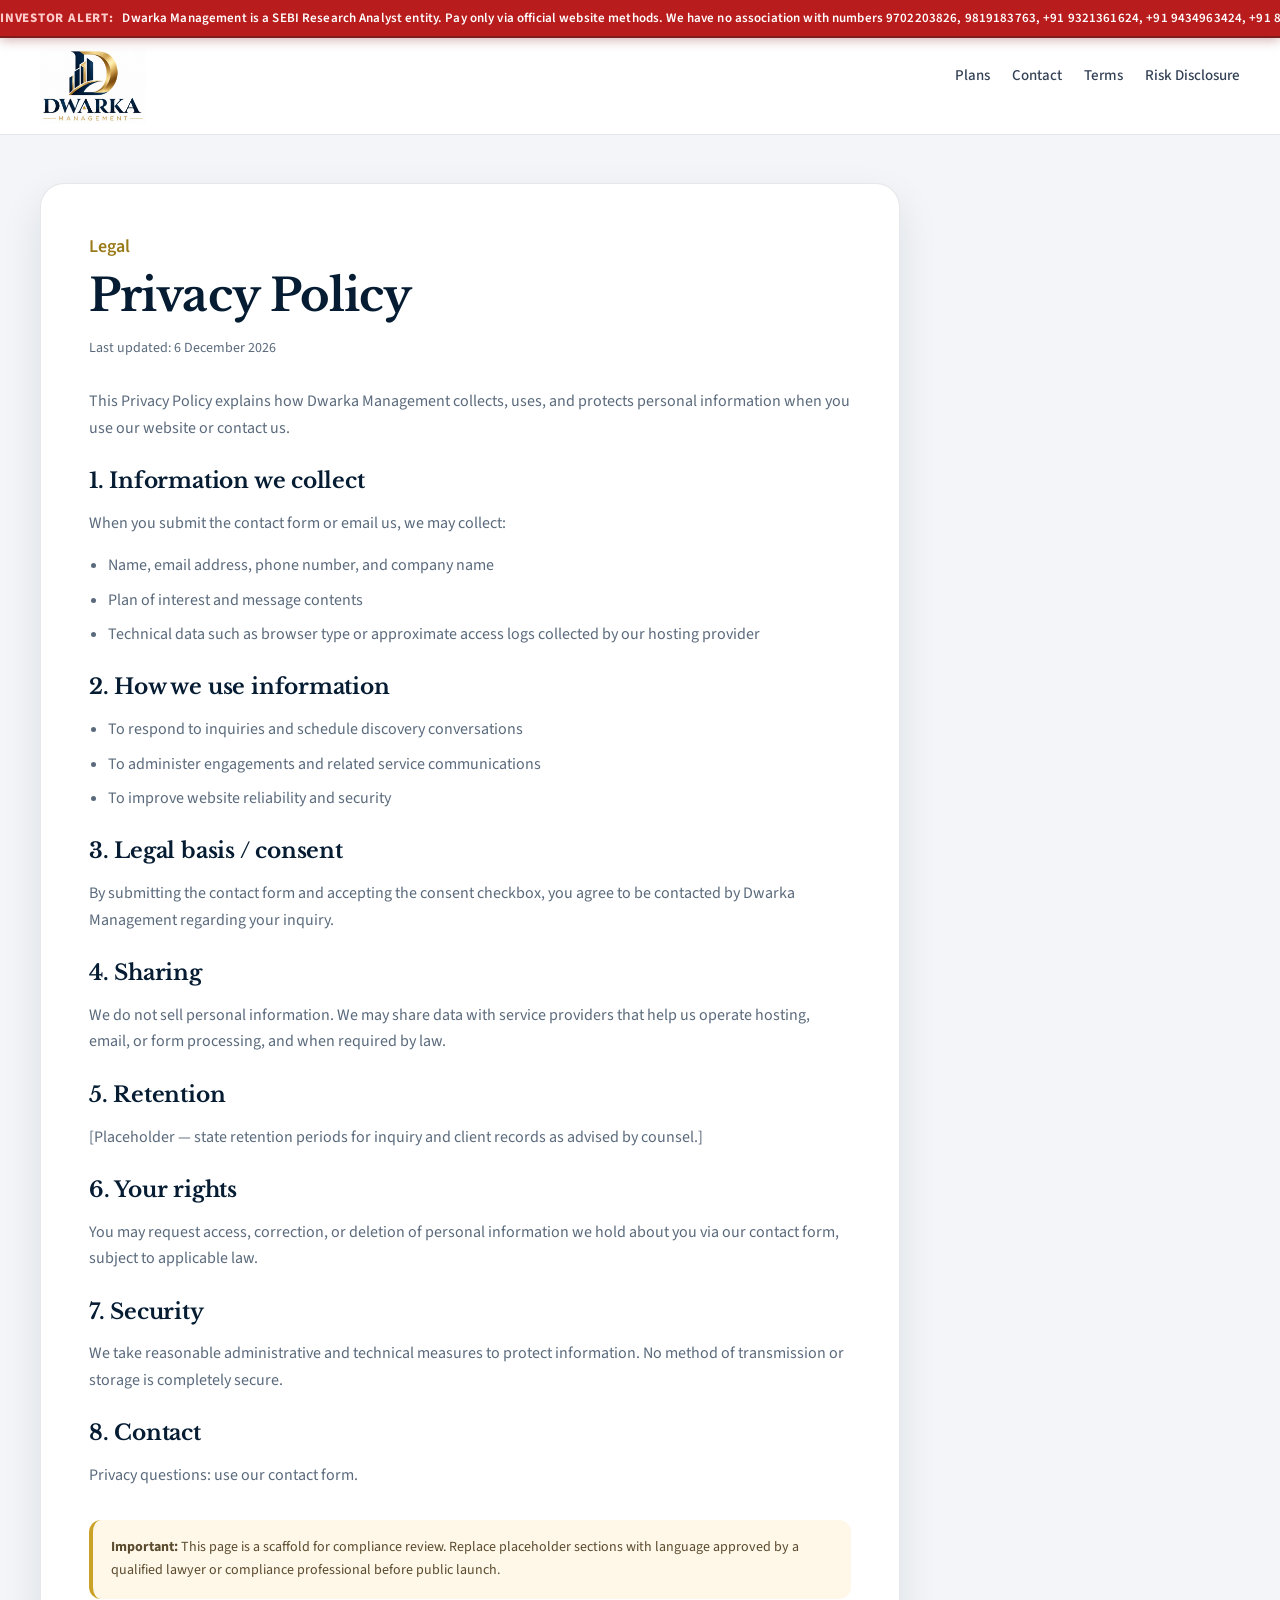
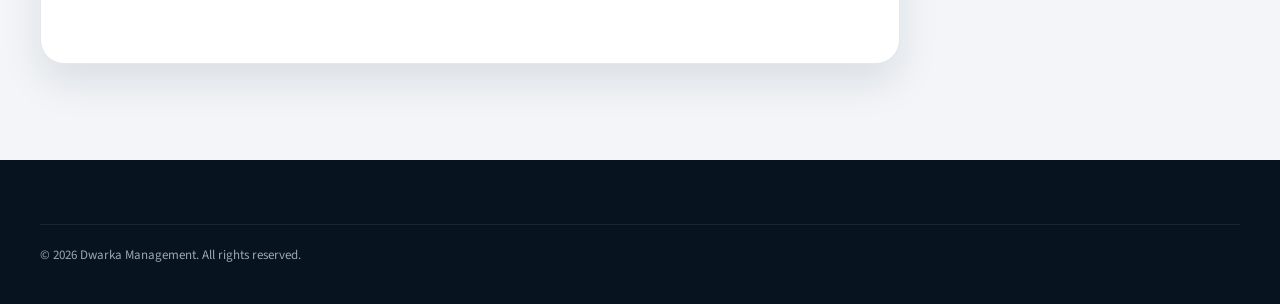
==== public/privacy.html @ 148c7769 "Initial commit" ====
<!doctype html>
<html lang="en">
<head>
  <meta charset="utf-8">
  <meta name="viewport" content="width=device-width, initial-scale=1">
  <meta name="description" content="Privacy Policy for Dwarka Management.">
  <title>Privacy Policy | Dwarka Management</title>
  <meta property="og:title" content="Privacy Policy | Dwarka Management">
  <meta property="og:description" content="How Dwarka Management collects and uses personal information.">
  <meta property="og:image" content="https://dwarka.web.app/assets/logo.png">
  <link rel="icon" type="image/png" href="assets/favicon.png">
  <link rel="preconnect" href="https://fonts.googleapis.com">
  <link rel="preconnect" href="https://fonts.gstatic.com" crossorigin>
  <link href="https://fonts.googleapis.com/css2?family=Libre+Baskerville:wght@400;700&family=Source+Sans+3:wght@400;500;600;700&display=swap" rel="stylesheet">
  <link rel="stylesheet" href="style.css">
</head>
<body>

  <div class="disclosure-ticker" role="region" aria-label="Important disclosure">
    <div class="disclosure-ticker-track">
      <p class="disclosure-ticker-text">
        <strong>Investor Alert:</strong>
        Dwarka Management is a SEBI Research Analyst entity. Pay only via official website methods. We have no association with numbers 9702203826, 9819183763, +91 9321361624, +91 9434963424, +91 8760876635, +91 9553793592, +91 9916049300, +91 8390984206. Unauthorized payments are invalid.
        <span class="ticker-sep">•</span>
        <strong>Important Disclosure:</strong>
        Investment in securities markets is subject to market risk. Dwarka Management does not offer guaranteed profit or fixed-return services. Please read our Risk Disclosure, Terms &amp; Conditions, Privacy Policy, and Refund Policy.
      </p>
      <p class="disclosure-ticker-text" aria-hidden="true">
        <strong>Investor Alert:</strong>
        Dwarka Management is a SEBI Research Analyst entity. Pay only via official website methods. We have no association with numbers 9702203826, 9819183763, +91 9321361624, +91 9434963424, +91 8760876635, +91 9553793592, +91 9916049300, +91 8390984206. Unauthorized payments are invalid.
        <span class="ticker-sep">•</span>
        <strong>Important Disclosure:</strong>
        Investment in securities markets is subject to market risk. Dwarka Management does not offer guaranteed profit or fixed-return services. Please read our Risk Disclosure, Terms &amp; Conditions, Privacy Policy, and Refund Policy.
      </p>
    </div>
  </div>

  <header class="site-header">
    <div class="container header-inner">
      <a class="brand" href="/" aria-label="Dwarka Management home">
        <img src="assets/logo.png" alt="Dwarka Management logo" width="256" height="256">
        <span class="brand-name">Dwarka Management</span>
      </a>
      <nav class="nav-links" id="navLinks">
        <a href="/#pricing">Plans</a>
        <a href="/#contact">Contact</a>
        <a href="/terms">Terms</a>
        <a href="/risk-disclosure">Risk Disclosure</a>
      </nav>
    </div>
  </header>

  <main class="legal-page">
    <div class="container">
      <article class="legal-card">
        <p class="subtitle">Legal</p>
        <h1>Privacy Policy</h1>
        <p class="legal-meta">Last updated: <span class="doc-date"></span></p>

        <p>This Privacy Policy explains how Dwarka Management collects, uses, and protects personal information when you use our website or contact us.</p>

        <h2>1. Information we collect</h2>
        <p>When you submit the contact form or email us, we may collect:</p>
        <ul>
          <li>Name, email address, phone number, and company name</li>
          <li>Plan of interest and message contents</li>
          <li>Technical data such as browser type or approximate access logs collected by our hosting provider</li>
        </ul>

        <h2>2. How we use information</h2>
        <ul>
          <li>To respond to inquiries and schedule discovery conversations</li>
          <li>To administer engagements and related service communications</li>
          <li>To improve website reliability and security</li>
        </ul>

        <h2>3. Legal basis / consent</h2>
        <p>By submitting the contact form and accepting the consent checkbox, you agree to be contacted by Dwarka Management regarding your inquiry.</p>

        <h2>4. Sharing</h2>
        <p>We do not sell personal information. We may share data with service providers that help us operate hosting, email, or form processing, and when required by law.</p>

        <h2>5. Retention</h2>
        <p>[Placeholder — state retention periods for inquiry and client records as advised by counsel.]</p>

        <h2>6. Your rights</h2>
        <p>You may request access, correction, or deletion of personal information we hold about you via our <a href="/#contact">contact form</a>, subject to applicable law.</p>

        <h2>7. Security</h2>
        <p>We take reasonable administrative and technical measures to protect information. No method of transmission or storage is completely secure.</p>

        <h2>8. Contact</h2>
        <p>Privacy questions: use our <a href="/#contact">contact form</a>.</p>

        <p class="legal-note"><strong>Important:</strong> This page is a scaffold for compliance review. Replace placeholder sections with language approved by a qualified lawyer or compliance professional before public launch.</p>
      </article>
    </div>
  </main>

  <footer class="site-footer">
    <div class="container footer-bottom">
      <p>© <span id="year"></span> Dwarka Management. All rights reserved.</p>
    </div>
  </footer>
  <script>
    document.getElementById("year").textContent = new Date().getFullYear();
    document.querySelectorAll(".doc-date").forEach((el) => {
      el.textContent = new Date().toLocaleDateString("en-IN", { year: "numeric", month: "long", day: "numeric" });
    });
  </script>
</body>
</html>
---- public/style.css ----
:root {
  --bg: #ffffff;
  --bg-soft: #f3f5f8;
  --bg-mute: #e8ecf1;
  --text: #0a1628;
  --muted: #5a6a7c;
  --navy: #051c33;
  --accent: #c9a227;
  --accent-2: #d4af37;
  --accent-dark: #9a7b1a;
  --gold: #c9a227;
  --gold-soft: #f7f1df;
  --line: rgba(5, 28, 51, 0.1);
  --shadow: 0 18px 40px rgba(5, 28, 51, 0.1);
  --radius: 20px;
  --container: 1200px;
  --font: "Source Sans 3", sans-serif;
  --display: "Libre Baskerville", Georgia, serif;
  --num: "Source Sans 3", sans-serif;
  --brand-name: #051c33;
  --brand-name-on-dark: #ffffff;
  --ticker-height: 38px;
}

@media (prefers-color-scheme: dark) {
  :root {
    --brand-name: var(--navy);
  }
}

* { box-sizing: border-box; }
html { scroll-behavior: smooth; }
body {
  margin: 0;
  font-family: var(--font);
  color: var(--text);
  background: var(--bg);
  line-height: 1.65;
}
img { max-width: 100%; display: block; }
a { color: inherit; text-decoration: none; }
h1, h2, h3, h4 { color: var(--navy); line-height: 1.15; margin: 0 0 16px; font-weight: 700; font-family: var(--display); }
h1 { font-size: clamp(2.4rem, 5.2vw, 4rem); letter-spacing: -0.02em; }
h2 { font-size: clamp(2rem, 4vw, 3.2rem); letter-spacing: -0.01em; }
h3 { font-size: 1.45rem; }
p { margin: 0 0 16px; color: var(--muted); }
.container { width: min(100% - 2.4rem, var(--container)); margin-inline: auto; }

.btn {
  display: inline-flex;
  align-items: center;
  justify-content: center;
  gap: 10px;
  padding: 14px 28px;
  border-radius: 999px;
  border: 1px solid var(--accent);
  background: var(--accent);
  color: var(--navy);
  font: 600 16px var(--font);
  cursor: pointer;
  transition: .2s ease;
}
.btn:hover { background: var(--accent-2); transform: translateY(-2px); box-shadow: 0 12px 28px rgba(201,162,39,.35); }
.btn-lg { padding: 16px 34px; font-size: 18px; }
.btn-sm { padding: 10px 18px; font-size: 14px; }
.btn-outline {
  background: transparent;
  color: var(--navy);
  border-color: rgba(5,28,51,.18);
}
.btn-outline:hover { border-color: var(--gold); color: var(--accent-dark); box-shadow: none; }
.btn-light { background: #fff; border-color: #fff; color: var(--navy); }
.btn .arrow { font-size: 1.1em; }
.btn:disabled { opacity: .65; cursor: wait; transform: none; box-shadow: none; }

.subtitle {
  color: var(--accent-dark);
  font-size: 18px;
  font-weight: 600;
  margin: 0 0 12px;
}
.accent-uline {
  color: var(--accent-dark);
  text-decoration: underline;
  text-decoration-thickness: 4px;
  text-underline-offset: 10px;
  text-decoration-color: var(--accent);
}
.text-link { color: var(--accent-dark); font-weight: 600; }
.text-link:hover { color: var(--navy); }
.section { padding: 110px 0; }
.section-head { max-width: 760px; margin-bottom: 52px; }
.section-head.center { margin-inline: auto; text-align: center; }
.section-head p { font-size: 1.08rem; }

/* Top disclosure ticker */
.disclosure-ticker {
  position: sticky;
  top: 0;
  z-index: 50;
  display: flex;
  align-items: center;
  height: var(--ticker-height);
  overflow: hidden;
  background: #b91c1c;
  color: #fff;
  border-bottom: 2px solid #7f1d1d;
  box-shadow: 0 2px 12px rgba(127, 29, 29, 0.35);
}
.disclosure-ticker-track {
  display: flex;
  align-items: center;
  width: max-content;
  animation: tickerScroll 45s linear infinite;
}
.disclosure-ticker-text {
  flex: 0 0 auto;
  margin: 0;
  padding: 0 4rem 0 0;
  white-space: nowrap;
  font-size: 13px;
  font-weight: 600;
  letter-spacing: 0.01em;
  color: #fff;
  line-height: 1.4;
}
.disclosure-ticker-text strong {
  color: #fecaca;
  font-weight: 800;
  text-transform: uppercase;
  letter-spacing: 0.06em;
  margin-right: 0.35rem;
}
.ticker-sep {
  display: inline-block;
  margin: 0 1.25rem;
  opacity: 0.7;
}
@keyframes tickerScroll {
  from { transform: translateX(0); }
  to { transform: translateX(-50%); }
}
@media (prefers-reduced-motion: reduce) {
  .disclosure-ticker-track { animation: none; }
  .disclosure-ticker {
    overflow-x: auto;
  }
  .disclosure-ticker-text[aria-hidden="true"] { display: none; }
  .disclosure-ticker-text {
    white-space: normal;
    padding: 10px 16px;
  }
}

/* Header / brand */
.site-header {
  position: sticky;
  top: var(--ticker-height);
  z-index: 40;
  background: rgba(255,255,255,.94);
  backdrop-filter: blur(12px);
  border-bottom: 1px solid var(--line);
}
.header-inner {
  min-height: 96px;
  display: flex;
  align-items: center;
  justify-content: space-between;
  gap: 20px;
}
.brand {
  display: flex;
  align-items: center;
  gap: 10px;
  flex-shrink: 0;
}
.brand img {
  height: 76px;
  width: auto;
  max-width: none;
  flex-shrink: 0;
  display: block;
  object-fit: contain;
}
.brand-name {
  position: absolute;
  width: 1px;
  height: 1px;
  padding: 0;
  margin: -1px;
  overflow: hidden;
  clip: rect(0, 0, 0, 0);
  white-space: nowrap;
  border: 0;
}
.brand-footer { margin-bottom: 18px; }
.brand-footer img {
  height: 96px;
  width: auto;
  max-width: none;
  background: #fff;
  border-radius: 14px;
  padding: 10px 14px;
  box-shadow: 0 8px 24px rgba(5, 28, 51, 0.18);
}
.nav-links { display: flex; align-items: center; gap: 22px; flex-wrap: wrap; justify-content: flex-end; }
.nav-links a { font-size: 15px; font-weight: 500; color: #334155; }
.nav-links a:hover { color: var(--accent-dark); }
.menu-toggle {
  display: none;
  width: 44px; height: 44px;
  border: 1px solid var(--line);
  border-radius: 12px;
  background: #fff;
  padding: 11px;
  flex-direction: column;
  justify-content: space-between;
  cursor: pointer;
}
.menu-toggle span { display: block; height: 2px; background: var(--navy); }

/* Hero */
.hero {
  position: relative;
  overflow: hidden;
  padding: 70px 0 40px;
  background:
    radial-gradient(circle at 88% 12%, rgba(201,162,39,.16), transparent 28%),
    linear-gradient(180deg, #ffffff 0%, #f4f6f9 100%);
}
.float-shape { position: absolute; pointer-events: none; opacity: .85; }
.shape-a { width: 54px; top: 90px; left: 6%; animation: floatY 4.5s ease-in-out infinite; }
.shape-b { width: 70px; right: 8%; top: 140px; animation: floatY 6s ease-in-out infinite reverse; }
.hero-grid {
  display: grid;
  grid-template-columns: 1.05fr .95fr;
  gap: 40px;
  align-items: center;
  position: relative;
  z-index: 1;
}
.chip-row { display: flex; align-items: center; gap: 12px; margin-bottom: 18px; }
.chip {
  display: inline-flex;
  padding: 8px 16px;
  border-radius: 999px;
  background: var(--gold-soft);
  color: var(--accent-dark);
  font-weight: 600;
  font-size: 14px;
}
.chip-star { width: 28px; animation: spin 12s linear infinite; }
.hero .lead { font-size: 1.15rem; max-width: 560px; font-weight: 500; color: #4b5b6c; }
.hero .btn { margin-top: 10px; }

.hero-visual { display: flex; justify-content: center; }
.hero-frame {
  position: relative;
  width: min(100%, 460px);
}
.hero-frame > img:first-child {
  width: 100%;
  height: 560px;
  object-fit: cover;
  border-radius: 32px 32px 120px 32px;
  box-shadow: var(--shadow);
}
.floating-card {
  position: absolute;
  left: -28px;
  bottom: 48px;
  display: flex;
  align-items: center;
  gap: 12px;
  padding: 14px 16px;
  background: #fff;
  border-radius: 16px;
  box-shadow: 0 18px 40px rgba(15,35,60,.14);
  border: 1px solid var(--line);
  animation: floatY 5s ease-in-out infinite;
}
.floating-card img { width: 56px; height: 56px; object-fit: contain; }
.floating-card strong { display: block; font-size: 14px; color: var(--navy); font-family: var(--display); }
.floating-card span { font-size: 12px; color: var(--muted); }
.orbit-shape {
  position: absolute;
  right: -18px;
  top: 40px;
  width: 56px;
  animation: floatY 4s ease-in-out infinite;
}

.stats-row {
  margin-top: 70px;
  display: grid;
  grid-template-columns: repeat(4, 1fr);
  gap: 18px;
  padding: 18px 8px 8px;
}
.stat, .giant-stat {
  text-align: center;
  padding: 10px;
}
.stat-label {
  display: block;
  color: #000;
  font-size: 18px;
  font-weight: 400;
  margin-bottom: 6px;
}
.stat-number {
  font-family: var(--num);
  font-size: clamp(64px, 9vw, 125px);
  font-weight: 600;
  line-height: .95;
  color: var(--navy);
  letter-spacing: -0.04em;
}
.stat-number .suffix {
  font-size: .55em;
  margin-left: 2px;
  color: var(--accent-dark);
}

/* Who we are */
.who-we-are {
  background:
    linear-gradient(180deg, #f4f6f9 0%, #ffffff 100%);
}
.who-grid {
  display: grid;
  grid-template-columns: .9fr 1.1fr;
  gap: 36px;
  align-items: start;
}
.who-grid .section-head { margin-bottom: 0; }
.who-body {
  font-size: 1.15rem;
  color: #334155;
  margin: 0;
  max-width: 640px;
}

/* Why */
.why { background: var(--bg); }
.why-grid {
  display: grid;
  grid-template-columns: 1fr 1fr;
  gap: 28px;
}
.why-card {
  background: #fff;
  border: 1px solid var(--line);
  border-radius: 28px;
  overflow: hidden;
  box-shadow: var(--shadow);
  transition: transform .25s ease;
}
.why-card:hover { transform: translateY(-8px); }
.why-media img {
  width: 100%;
  height: 260px;
  object-fit: cover;
}
.why-body { padding: 28px; }

/* Services */
.services { background: var(--bg-soft); }
.services-grid {
  display: grid;
  grid-template-columns: repeat(3, 1fr);
  gap: 22px;
}
.service-card {
  background: #fff;
  border: 1px solid var(--line);
  border-radius: var(--radius);
  padding: 32px 28px;
  box-shadow: var(--shadow);
  transition: .25s ease;
}
.service-card:hover {
  transform: translateY(-8px);
  border-color: rgba(201,162,39,.45);
}
.svc-icon {
  width: 58px;
  height: 58px;
  border-radius: 16px;
  display: grid;
  place-items: center;
  margin-bottom: 18px;
  background: var(--gold-soft);
  color: var(--accent-dark);
  font-weight: 700;
  font-size: 18px;
}
.service-card p { margin: 0; }

/* Our Edge */
.our-edge { background: #fff; }
.edge-grid {
  display: grid;
  grid-template-columns: repeat(3, 1fr);
  gap: 22px;
}
.edge-card {
  padding: 32px 28px;
  border-top: 3px solid var(--accent);
  background: var(--bg-soft);
  border-radius: 0 0 var(--radius) var(--radius);
}
.edge-card p { margin: 0; }

/* Platform */
.platform { background: #fff; }
.platform-grid {
  display: grid;
  grid-template-columns: 1fr 1fr;
  gap: 48px;
  align-items: center;
}
.check-list {
  list-style: none;
  margin: 24px 0 30px;
  padding: 0;
  display: grid;
  gap: 14px;
}
.check-list li {
  position: relative;
  padding-left: 34px;
  color: var(--navy);
  font-weight: 500;
  font-size: 17px;
}
.check-list li::before {
  content: "✓";
  position: absolute;
  left: 0;
  top: 0;
  width: 24px;
  height: 24px;
  border-radius: 50%;
  background: var(--accent);
  color: var(--navy);
  font-size: 13px;
  font-weight: 700;
  display: grid;
  place-items: center;
}
.platform-media { position: relative; }
.platform-media > img {
  width: 100%;
  height: 460px;
  object-fit: cover;
  border-radius: 28px;
  box-shadow: var(--shadow);
}
.platform-badge {
  position: absolute;
  left: 20px;
  bottom: 20px;
  background: #fff;
  border-radius: 16px;
  padding: 16px 18px;
  box-shadow: var(--shadow);
}
.platform-badge strong { display: block; color: var(--navy); }
.platform-badge span { color: var(--muted); font-size: 14px; }

/* Trust */
.trust { background: var(--bg-soft); }
.trust-grid {
  display: grid;
  grid-template-columns: .9fr 1.1fr;
  gap: 36px;
  align-items: start;
}
.trust-stats {
  display: grid;
  grid-template-columns: 1fr 1fr;
  gap: 16px;
}
.giant-stat {
  background: #fff;
  border-radius: var(--radius);
  border: 1px solid var(--line);
  box-shadow: var(--shadow);
  padding: 24px 12px 18px;
}
.feature-panel {
  grid-column: 1 / -1;
  background: #fff;
  border: 1px solid var(--line);
  border-radius: var(--radius);
  box-shadow: var(--shadow);
  padding: 28px;
}
.feature-panel ul {
  margin: 16px 0 0;
  padding: 0;
  list-style: none;
  display: grid;
  grid-template-columns: 1fr 1fr;
  gap: 12px 18px;
}
.feature-panel li {
  position: relative;
  padding-left: 22px;
  color: var(--navy);
  font-weight: 500;
}
.feature-panel li::before {
  content: "•";
  position: absolute;
  left: 6px;
  color: var(--accent-dark);
}

/* Process */
.process { background: #fff; }
.process-steps {
  list-style: none;
  margin: 0;
  padding: 0;
  display: grid;
  grid-template-columns: repeat(4, 1fr);
  gap: 22px;
  counter-reset: none;
}
.process-steps li {
  background: var(--bg-soft);
  border: 1px solid var(--line);
  border-radius: var(--radius);
  padding: 28px 24px;
}
.step-num {
  display: inline-block;
  font-family: var(--num);
  font-weight: 700;
  font-size: 14px;
  color: var(--accent-dark);
  margin-bottom: 14px;
  letter-spacing: .08em;
}
.process-steps p { margin: 0; }

/* Pricing */
.pricing { background: var(--bg-soft); }
.pricing-grid {
  display: grid;
  grid-template-columns: repeat(3, 1fr);
  gap: 22px;
}
.price-card {
  position: relative;
  background: #fff;
  border: 1px solid var(--line);
  border-radius: 24px;
  box-shadow: var(--shadow);
  padding: 34px 28px;
  display: flex;
  flex-direction: column;
}
.price-card.featured {
  background: linear-gradient(180deg, var(--gold-soft), #ffffff 42%);
  border-color: rgba(201,162,39,.55);
  transform: translateY(-10px);
}
.badge {
  position: absolute;
  top: 16px;
  right: 16px;
  background: var(--accent);
  color: var(--navy);
  font-size: 12px;
  font-weight: 700;
  padding: 6px 12px;
  border-radius: 999px;
}
.price-tag {
  font-size: 15px;
  font-weight: 600;
  color: var(--accent-dark);
  letter-spacing: .04em;
  text-transform: uppercase;
  margin: 4px 0 8px;
}
.price-amount {
  font-family: var(--num);
  font-size: clamp(2rem, 3.4vw, 2.6rem);
  font-weight: 700;
  color: var(--navy);
  line-height: 1.1;
  margin: 0 0 12px;
}
.price-period {
  font-family: var(--font);
  font-size: .42em;
  font-weight: 500;
  color: var(--muted);
  vertical-align: middle;
}
.price-desc { color: var(--navy); font-weight: 600; margin-bottom: 14px; }
.price-card ul {
  list-style: none;
  margin: 0 0 28px;
  padding: 0;
  display: grid;
  gap: 12px;
  flex: 1;
}
.price-card li {
  position: relative;
  padding-left: 26px;
  color: #334155;
}
.price-card li::before {
  content: "✓";
  position: absolute;
  left: 0;
  color: var(--accent-dark);
  font-weight: 700;
}
.pricing-disclaimer {
  margin: 28px auto 0;
  max-width: 820px;
  text-align: center;
  font-size: 14px;
  color: #6b7a8a;
}

/* Testimonials */
.testimonials { background: #fff; }
.testimonial-track {
  display: grid;
  grid-template-columns: repeat(3, 1fr);
  gap: 20px;
}
.testimonial-card {
  background: var(--bg-soft);
  border: 1px solid var(--line);
  border-radius: 22px;
  box-shadow: var(--shadow);
  padding: 28px;
}
.testimonial-card p {
  color: #334155;
  font-size: 1.08rem;
  margin-bottom: 22px;
}
.person strong { display: block; color: var(--navy); }
.person span { color: var(--muted); font-size: 14px; }

/* FAQ */
.faq { background: var(--bg-soft); }
.faq-grid {
  display: grid;
  grid-template-columns: .85fr 1.15fr;
  gap: 40px;
}
.accordion details {
  background: #fff;
  border: 1px solid var(--line);
  border-radius: 16px;
  padding: 4px 20px;
  margin-bottom: 12px;
}
.accordion summary {
  cursor: pointer;
  list-style: none;
  padding: 18px 0;
  font-weight: 600;
  color: var(--navy);
  font-size: 17px;
}
.accordion summary::-webkit-details-marker { display: none; }
.accordion summary::after {
  content: "+";
  float: right;
  color: var(--accent-dark);
  font-size: 1.3rem;
}
.accordion details[open] summary::after { content: "–"; }
.accordion details p {
  margin: 0;
  padding: 0 0 18px;
  border-top: 1px solid var(--line);
  padding-top: 14px;
}

/* CTA + contact */
.cta-banner {
  padding: 80px 0;
  background:
    radial-gradient(circle at 20% 30%, rgba(201,162,39,.25), transparent 35%),
    linear-gradient(120deg, #051c33, #0a2a4a);
}
.cta-inner {
  display: flex;
  align-items: center;
  justify-content: space-between;
  gap: 24px;
}
.cta-inner h2 { color: #fff; margin-bottom: 8px; }
.cta-inner p { color: #c9d4df; margin: 0; }
.contact { background: #fff; }
.contact-info { max-width: 720px; }
.contact-info .btn { margin-bottom: 18px; }
.email {
  display: inline-block;
  margin-top: 8px;
  color: var(--accent-dark);
  font-weight: 700;
  border-bottom: 2px solid var(--accent);
  padding-bottom: 4px;
}
.contact-details {
  list-style: none;
  margin: 24px 0 0;
  padding: 0;
  display: grid;
  gap: 16px;
}
.contact-details li {
  display: grid;
  gap: 4px;
}
.contact-details strong {
  color: var(--navy);
  font-size: 14px;
  letter-spacing: .04em;
  text-transform: uppercase;
}
.contact-details span { color: var(--muted); }
.payment-notice {
  margin-top: 28px;
  padding: 20px 22px;
  background: #fff8e8;
  border: 1px solid rgba(199, 163, 91, .45);
  border-left: 4px solid var(--gold);
  border-radius: 14px;
}
.payment-notice h3 {
  margin: 0 0 10px;
  font-size: 1rem;
  color: var(--navy);
}
.payment-notice p { margin: 0; font-size: 14px; color: #5a4a2e; }
.payment-notice a {
  color: var(--accent-dark);
  font-weight: 600;
  text-decoration: underline;
}

/* Contact modal */
.contact-modal[hidden] { display: none !important; }
.contact-modal {
  position: fixed;
  inset: 0;
  z-index: 100;
  display: grid;
  place-items: center;
  padding: 24px 16px;
}
.contact-modal-backdrop {
  position: absolute;
  inset: 0;
  background: rgba(7, 19, 31, 0.62);
  backdrop-filter: blur(4px);
}
.contact-modal-dialog {
  position: relative;
  z-index: 1;
  width: min(100%, 520px);
  max-height: min(92vh, 820px);
  overflow: auto;
  background: #fff;
  border-radius: 22px;
  box-shadow: 0 28px 64px rgba(7, 19, 31, 0.28);
  padding: 28px 24px 24px;
}
.contact-modal-header {
  margin-bottom: 18px;
  padding-right: 28px;
}
.contact-modal-header h2 { margin-bottom: 8px; font-size: clamp(1.5rem, 3vw, 1.9rem); }
.contact-modal-header p:last-child { margin: 0; }
.contact-modal-close {
  position: absolute;
  top: 12px;
  right: 14px;
  width: 40px;
  height: 40px;
  border: none;
  border-radius: 50%;
  background: var(--bg-soft);
  color: var(--navy);
  font-size: 28px;
  line-height: 1;
  cursor: pointer;
}
.contact-modal-close:hover { background: #e8eef5; }
body.modal-open { overflow: hidden; }
.footer-contact-btn {
  display: block;
  margin: 4px 0 10px;
  padding: 0;
  border: none;
  background: none;
  color: var(--accent);
  font: 600 14px var(--font);
  cursor: pointer;
  text-align: left;
}
.footer-contact-btn:hover { text-decoration: underline; }

.contact-form {
  display: grid;
  gap: 14px;
  background: var(--bg-soft);
  border: 1px solid var(--line);
  border-radius: 18px;
  padding: 20px;
}
.contact-form label {
  display: grid;
  gap: 8px;
  font-size: 13px;
  letter-spacing: .04em;
  text-transform: uppercase;
  font-weight: 600;
  color: var(--muted);
}
.contact-form input,
.contact-form textarea,
.contact-form select {
  width: 100%;
  border: 1px solid var(--line);
  background: #fff;
  color: var(--navy);
  border-radius: 12px;
  padding: 12px 14px;
  font: 500 15px var(--font);
  outline: none;
  text-transform: none;
  letter-spacing: normal;
}
.contact-form input:focus,
.contact-form textarea:focus,
.contact-form select:focus {
  border-color: var(--accent-dark);
}
.consent-label {
  grid-template-columns: 20px 1fr !important;
  align-items: start;
  gap: 12px !important;
  text-transform: none !important;
  letter-spacing: normal !important;
  font-size: 14px !important;
  font-weight: 500 !important;
  color: #334155 !important;
  cursor: pointer;
}
.consent-label input {
  width: 18px;
  height: 18px;
  margin-top: 2px;
  accent-color: var(--accent-dark);
}
.consent-label a {
  color: var(--accent-dark);
  text-decoration: underline;
}
.contact-form .btn { justify-self: start; }
.form-status {
  margin: 0;
  padding: 12px 14px;
  border-radius: 12px;
  font-size: 14px;
  font-weight: 600;
}
.form-status.success {
  background: var(--gold-soft);
  color: var(--accent-dark);
  border: 1px solid rgba(201,162,39,.45);
}
.form-status.error {
  background: #fff1f1;
  color: #9b1c1c;
  border: 1px solid rgba(185, 28, 28, .25);
}

/* Disclosure */
.disclosure {
  background: var(--navy);
  padding: 72px 0;
}
.disclosure h2 {
  color: #fff;
  margin-bottom: 18px;
}
.disclosure > .container > p {
  color: #b7c2ce;
  max-width: 920px;
  margin-bottom: 0;
}
.disclosure a {
  color: var(--accent);
  text-decoration: underline;
}
.disclosure .payment-notice {
  margin-top: 28px;
  max-width: 920px;
}

/* Footer */
.site-footer {
  background: #07131f;
  padding: 64px 0 28px;
  color: #b7c2ce;
}
.footer-grid {
  display: grid;
  grid-template-columns: 1.5fr 1fr 1fr 1fr;
  gap: 28px;
  margin-bottom: 34px;
}
.footer-grid p { color: #9aa7b5; }
.footer-hours { font-size: 14px; margin-top: 8px; }
.footer-grid h4 {
  color: var(--accent);
  font-size: 15px;
  letter-spacing: .06em;
  text-transform: uppercase;
  margin-bottom: 14px;
}
.footer-grid a {
  display: block;
  color: #9aa7b5;
  margin-bottom: 10px;
}
.footer-grid a:hover { color: var(--accent); }
.footer-bottom {
  border-top: 1px solid rgba(255,255,255,.08);
  padding-top: 20px;
}
.footer-bottom p { margin: 0 0 10px; font-size: 13px; color: #9aa7b5; }
.risk { max-width: 920px; color: #7d8996 !important; font-size: 12px !important; }

/* Legal pages */
.legal-page { padding: 48px 0 96px; background: var(--bg-soft); min-height: 70vh; }
.legal-card {
  background: #fff;
  border: 1px solid var(--line);
  border-radius: 24px;
  box-shadow: var(--shadow);
  padding: clamp(28px, 4vw, 48px);
  max-width: 860px;
}
.legal-card .subtitle { margin-bottom: 8px; }
.legal-card h1 { font-size: clamp(2rem, 4vw, 2.8rem); }
.legal-meta { font-size: 14px; color: var(--muted); margin-bottom: 28px; }
.legal-card h2 { font-size: 1.35rem; margin-top: 28px; }
.legal-card ul { color: var(--muted); padding-left: 1.2rem; }
.legal-card li { margin-bottom: 8px; }
.legal-note {
  margin-top: 32px;
  padding: 16px 18px;
  background: #fff8e8;
  border-left: 4px solid var(--gold);
  border-radius: 12px;
  font-size: 14px;
  color: #5a4a2e;
}

@keyframes floatY {
  0%, 100% { transform: translateY(0); }
  50% { transform: translateY(-12px); }
}
@keyframes spin {
  to { transform: rotate(360deg); }
}

@media (max-width: 1100px) {
  .nav-links { gap: 16px; }
  .nav-links a { font-size: 14px; }
}

@media (max-width: 980px) {
  .hero-grid,
  .why-grid,
  .platform-grid,
  .trust-grid,
  .faq-grid,
  .contact-grid,
  .pricing-grid,
  .testimonial-track,
  .services-grid,
  .stats-row,
  .footer-grid,
  .trust-stats,
  .edge-grid,
  .process-steps,
  .who-grid {
    grid-template-columns: 1fr 1fr;
  }
  .price-card.featured { transform: none; }
  .hero-frame > img:first-child { height: 460px; }
  .cta-inner { flex-direction: column; align-items: flex-start; }
  .process-steps { grid-template-columns: 1fr 1fr; }
}

@media (max-width: 800px) {
  .menu-toggle { display: flex; }
  .nav-links {
    display: none;
    position: absolute;
    inset: 88px 0 auto 0;
    background: #fff;
    border-bottom: 1px solid var(--line);
    flex-direction: column;
    align-items: stretch;
    gap: 14px;
    padding: 18px 20px 24px;
  }
  .disclosure-ticker-text { font-size: 12px; }
  .disclosure-ticker-track { animation-duration: 55s; }
  .nav-links.open { display: flex; }
  .nav-links .btn { width: fit-content; }
  .hero-grid,
  .why-grid,
  .platform-grid,
  .trust-grid,
  .faq-grid,
  .contact-grid,
  .pricing-grid,
  .testimonial-track,
  .services-grid,
  .stats-row,
  .footer-grid,
  .trust-stats,
  .feature-panel ul,
  .edge-grid,
  .process-steps,
  .who-grid {
    grid-template-columns: 1fr;
  }
  .section { padding: 72px 0; }
  .brand img { height: 52px; }
  .brand-footer img { height: 56px; }
  .stat-number { font-size: clamp(56px, 18vw, 84px); }
  .hero-frame > img:first-child { height: 420px; }
  .floating-card { left: 12px; }
}


/* Phone OTP verification */
.otp-send-button {
  justify-self: start;
  margin-top: -4px;
}

.otp-section {
  display: grid;
  gap: 12px;
  padding: 14px;
  border: 1px solid var(--line);
  border-radius: 14px;
  background: #fff;
}

.otp-section[hidden] {
  display: none !important;
}

.otp-section .btn {
  justify-self: start;
}

.otp-verification-status {
  margin: 0;
  font-size: 13px;
  font-weight: 600;
}

.otp-verification-status.success {
  color: var(--accent-dark);
}

.otp-verification-status.error {
  color: #9b1c1c;
}

#recaptcha-container {
  min-height: 0;
}

/* ===== Mobile-first refinements ===== */
html { scroll-behavior: smooth; }
body { overflow-x: hidden; }
img, svg, video { max-width: 100%; height: auto; }
button, a, input, select, textarea { -webkit-tap-highlight-color: transparent; }
button, .btn, .nav-links a { min-height: 44px; }

.menu-toggle { display: none; }

@media (max-width: 900px) {
  .container { width: min(100% - 36px, 720px); }
  .header-inner { min-height: 76px; }
  .brand-name { font-size: 18px; }
  .nav-links { gap: 18px; }
  .hero { padding-top: 64px; }
  .hero h1 { font-size: clamp(38px, 7vw, 64px); line-height: 1.04; }
  .stats-row { grid-template-columns: repeat(2, minmax(0, 1fr)); gap: 14px; }
  .stat { min-width: 0; padding: 22px 16px; }
  .stat-number { font-size: clamp(34px, 6vw, 54px); }
  .who-grid, .about-grid, .contact-grid { grid-template-columns: 1fr; }
  .service-grid, .pricing-grid, .process-grid { grid-template-columns: repeat(2, minmax(0, 1fr)); }
  .footer-grid { grid-template-columns: repeat(2, minmax(0, 1fr)); gap: 30px; }
}

@media (max-width: 640px) {
  .container { width: min(100% - 28px, 520px); }
  .site-header { position: sticky; top: 0; z-index: 1000; }
  .header-inner { min-height: 68px; }
  .brand img { height: 48px; width: auto; }
  .menu-toggle { display: inline-flex; flex-direction: column; justify-content: center; gap: 5px; width: 44px; height: 44px; padding: 10px; border: 1px solid var(--line, #ddd); border-radius: 10px; background: transparent; cursor: pointer; }
  .menu-toggle span { display: block; width: 100%; height: 2px; background: currentColor; border-radius: 2px; }
  .nav-links { position: absolute; top: 100%; left: 14px; right: 14px; display: none; flex-direction: column; align-items: stretch; gap: 4px; padding: 14px; border: 1px solid var(--line, #ddd); border-radius: 16px; background: var(--surface, #fff); box-shadow: 0 18px 50px rgba(0,0,0,.12); }
  .nav-links.is-open { display: flex; }
  .nav-links a { display: flex; align-items: center; justify-content: center; width: 100%; padding: 12px; border-radius: 10px; }
  .hero { padding: 46px 0 32px; text-align: center; }
  .hero h1 { font-size: clamp(34px, 11vw, 52px); }
  .hero p { font-size: 16px; }
  .hero .actions, .hero-actions { flex-direction: column; align-items: stretch; width: 100%; }
  .hero .btn, .hero-actions .btn { width: 100%; }
  .stats-row, .service-grid, .pricing-grid, .process-grid, .footer-grid { grid-template-columns: 1fr; }
  .stats-row { gap: 10px; }
  .stat { display: flex; align-items: center; justify-content: space-between; gap: 14px; text-align: left; padding: 18px; }
  .stat-label { max-width: 60%; font-size: 11px; }
  .stat-number { font-size: 38px; white-space: nowrap; }
  .section { padding: 58px 0; }
  .section-head h2, .who-we-are h2 { font-size: clamp(30px, 8vw, 42px); }
  .card, .service-card, .pricing-card, .feature-panel { padding: 22px; }
  .contact-modal { padding: 12px; }
  .contact-modal-content { width: 100%; max-height: calc(100dvh - 24px); overflow-y: auto; border-radius: 18px; }
  .contact-modal-header, .contact-modal-body { padding: 22px; }
  .contact-form { gap: 14px; }
  .contact-form input, .contact-form select, .contact-form textarea { width: 100%; min-height: 48px; font-size: 16px; }
  .contact-form textarea { min-height: 120px; }
  .contact-form .btn, .contact-form button[type="submit"] { width: 100%; }
  .footer-bottom { gap: 14px; text-align: center; }
  .risk { font-size: 11px; line-height: 1.6; }
}

@media (prefers-reduced-motion: reduce) {
  *, *::before, *::after { animation-duration: .01ms !important; animation-iteration-count: 1 !important; scroll-behavior: auto !important; transition-duration: .01ms !important; }
}


/* Principles section: replaces decorative counters with meaningful content */
.principles-grid {
  margin-top: 64px;
  display: grid;
  grid-template-columns: repeat(4, minmax(0, 1fr));
  gap: 1px;
  border-top: 1px solid var(--line, #dfe5e1);
  border-bottom: 1px solid var(--line, #dfe5e1);
}
.principle-card {
  min-width: 0;
  padding: 28px 22px 30px;
  background: rgba(255,255,255,.72);
}
.principle-card + .principle-card {
  border-left: 1px solid var(--line, #dfe5e1);
}
.principle-icon {
  display: inline-flex;
  align-items: center;
  justify-content: center;
  width: 42px;
  height: 42px;
  margin-bottom: 22px;
  border: 1px solid var(--line, #dfe5e1);
  border-radius: 50%;
  color: var(--navy);
  font-size: 12px;
  letter-spacing: .08em;
}
.principle-card h3, .trust-principle h3 {
  margin: 0 0 10px;
  font-size: 20px;
  line-height: 1.15;
}
.principle-card p, .trust-principle p {
  margin: 0;
  color: var(--muted, #65716b);
  font-size: 14px;
  line-height: 1.7;
}
.trust-principle {
  padding: 10px 0 24px;
}
.trust-principle + .trust-principle {
  border-top: 1px solid var(--line, #dfe5e1);
  padding-top: 24px;
}
@media (max-width: 900px) {
  .principles-grid { grid-template-columns: repeat(2, minmax(0, 1fr)); }
  .principle-card:nth-child(3) { border-left: 0; border-top: 1px solid var(--line, #dfe5e1); }
  .principle-card:nth-child(4) { border-top: 1px solid var(--line, #dfe5e1); }
}
@media (max-width: 640px) {
  .principles-grid { grid-template-columns: 1fr; margin-top: 38px; }
  .principle-card, .principle-card + .principle-card, .principle-card:nth-child(3), .principle-card:nth-child(4) {
    border-left: 0;
    border-top: 1px solid var(--line, #dfe5e1);
    padding: 22px 18px;
  }
  .principle-card:first-child { border-top: 0; }
  .principle-icon { margin-bottom: 14px; }
  .principle-card h3, .trust-principle h3 { font-size: 18px; }
}

/* Investor Alert — prominent, responsive safety notice */
.investor-alert {
  padding: clamp(48px, 7vw, 96px) 0;
  background: #fff8e8;
}

.investor-alert-box {
  position: relative;
  max-width: 980px;
  margin: 0 auto;
  padding: clamp(24px, 4vw, 48px);
  border: 1px solid #e5b95f;
  border-left: 6px solid #b77900;
  border-radius: 16px;
  background: #fffdf7;
  box-shadow: 0 12px 34px rgba(105, 75, 15, .10);
}

.investor-alert-eyebrow {
  display: inline-flex;
  align-items: center;
  gap: 8px;
  margin: 0 0 16px;
  color: #8a5700;
  font-size: 12px;
  font-weight: 800;
  letter-spacing: .14em;
  text-transform: uppercase;
}

.investor-alert-eyebrow::before {
  content: "!";
  display: inline-flex;
  align-items: center;
  justify-content: center;
  width: 24px;
  height: 24px;
  border-radius: 50%;
  background: #b77900;
  color: #fff;
  font-size: 14px;
  font-weight: 900;
}

.investor-alert-box h2 {
  max-width: 760px;
  margin: 0 0 24px;
  color: #4e3500;
  font-size: clamp(25px, 3.2vw, 40px);
  line-height: 1.12;
  text-wrap: balance;
}

.investor-alert-body {
  color: #594b32;
  font-size: 15px;
  line-height: 1.8;
}

.investor-alert-body p { margin: 0 0 16px; }
.investor-alert-body strong { color: #3f2b00; }
.investor-alert-signoff {
  margin-top: 24px !important;
  margin-bottom: 0 !important;
  color: #4e3500;
  font-weight: 700;
}

@media (max-width: 640px) {
  .investor-alert { padding: 38px 0; }
  .investor-alert-box {
    padding: 22px 18px;
    border-left-width: 4px;
    border-radius: 12px;
  }
  .investor-alert-box h2 { font-size: 26px; line-height: 1.2; }
  .investor-alert-body { font-size: 14px; line-height: 1.7; }
}

/* Mobile navigation interaction fix */
@media (max-width: 800px) {
  .site-header { position: sticky; z-index: 1000; }
  .header-inner { position: relative; }
  .menu-toggle { position: relative; z-index: 1002; pointer-events: auto; }
  .nav-links {
    z-index: 1001;
    pointer-events: auto;
    max-height: calc(100dvh - 150px);
    overflow-y: auto;
    -webkit-overflow-scrolling: touch;
  }
  .nav-links.is-open { display: flex !important; }
  body.nav-open { overflow: hidden; }
}


/* Final mobile navigation override */
@media (max-width: 800px) {
  .site-header {
    position: sticky;
    top: 0;
    z-index: 2000;
  }

  .header-inner {
    position: relative;
  }

  .menu-toggle {
    display: inline-flex !important;
    position: relative;
    z-index: 2003;
    flex: 0 0 44px;
    align-items: center;
    justify-content: center;
    pointer-events: auto !important;
  }

  .nav-links {
    display: none !important;
    position: absolute !important;
    top: 100% !important;
    left: 0 !important;
    right: 0 !important;
    z-index: 2002 !important;
    flex-direction: column !important;
    align-items: stretch !important;
    gap: 4px !important;
    padding: 14px !important;
    max-height: calc(100dvh - 80px);
    overflow-y: auto;
    background: #fff !important;
    border: 1px solid var(--line) !important;
    border-radius: 0 0 16px 16px;
    box-shadow: 0 18px 50px rgba(0,0,0,.16);
    pointer-events: auto !important;
  }

  .nav-links.is-open {
    display: flex !important;
  }

  .nav-links a {
    display: flex;
    align-items: center;
    justify-content: center;
    width: 100%;
    min-height: 48px;
    padding: 12px;
  }

  body.nav-open {
    overflow: hidden;
  }
}
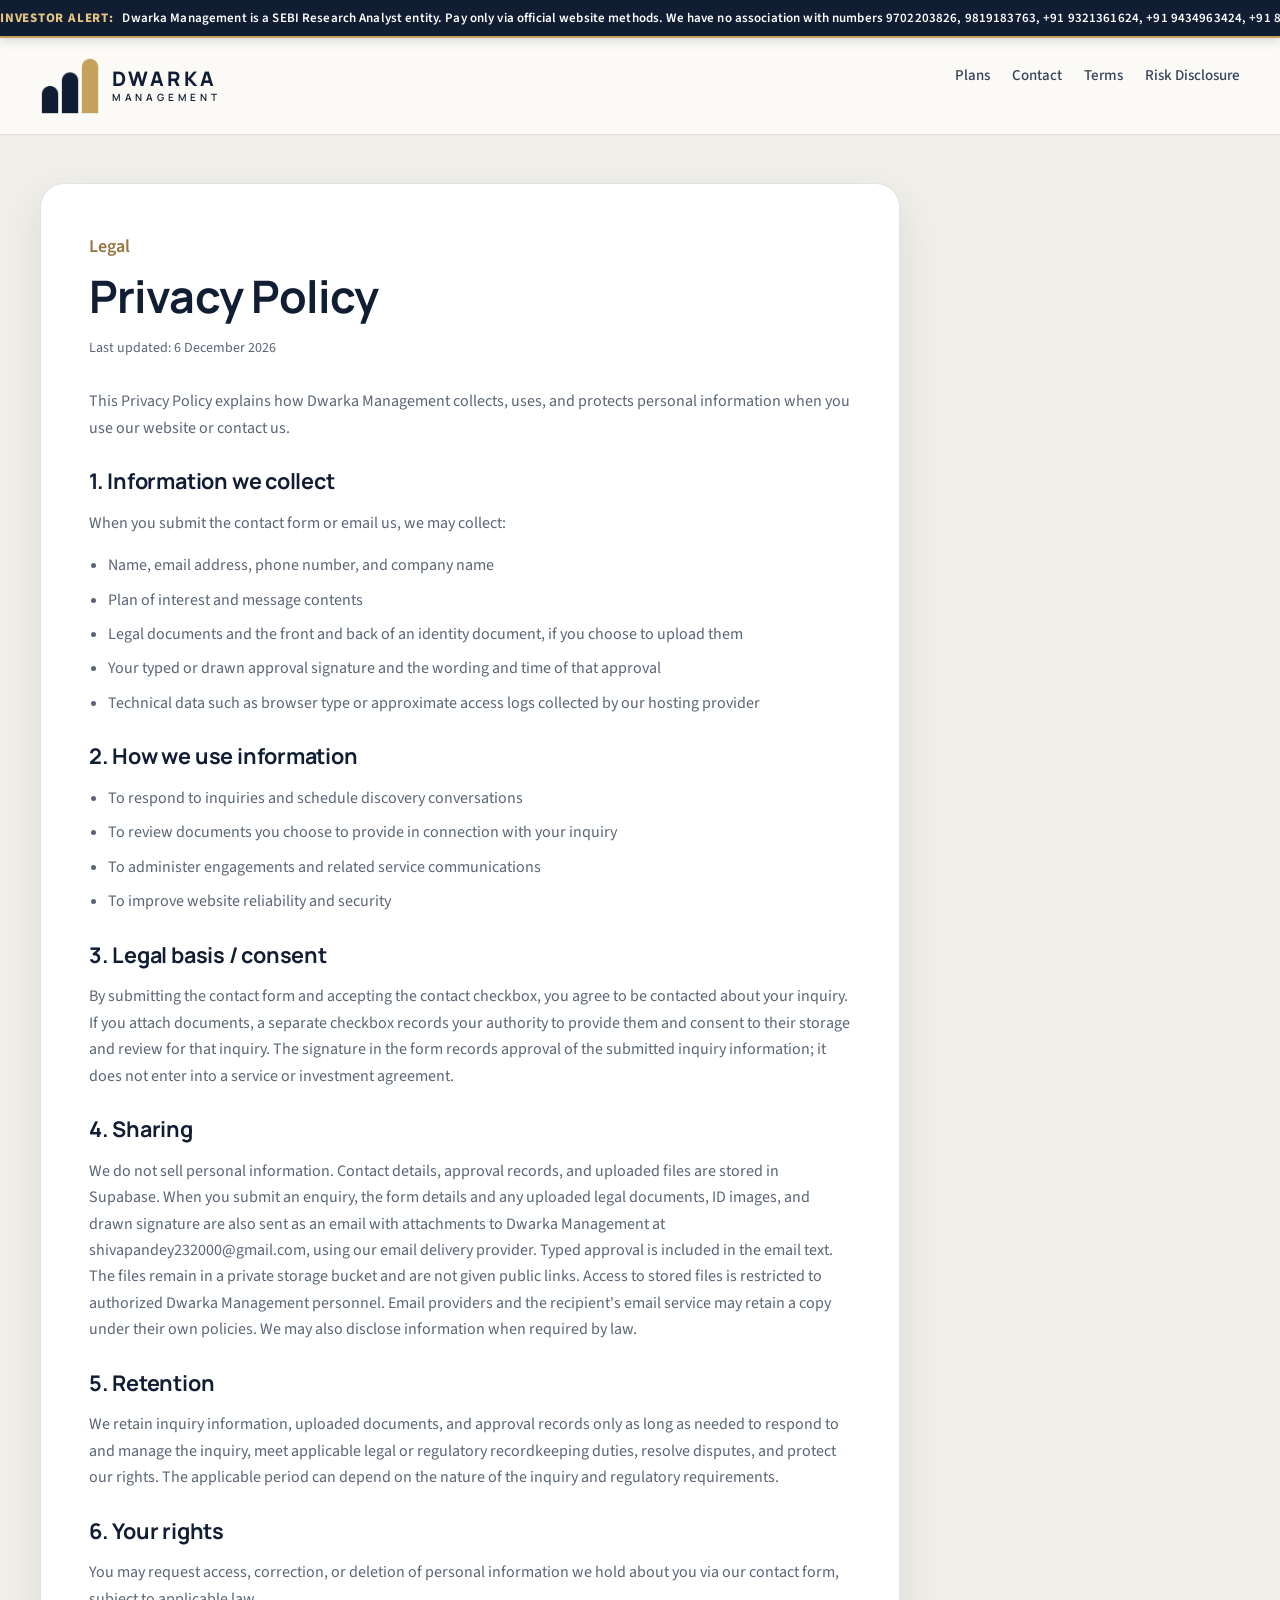
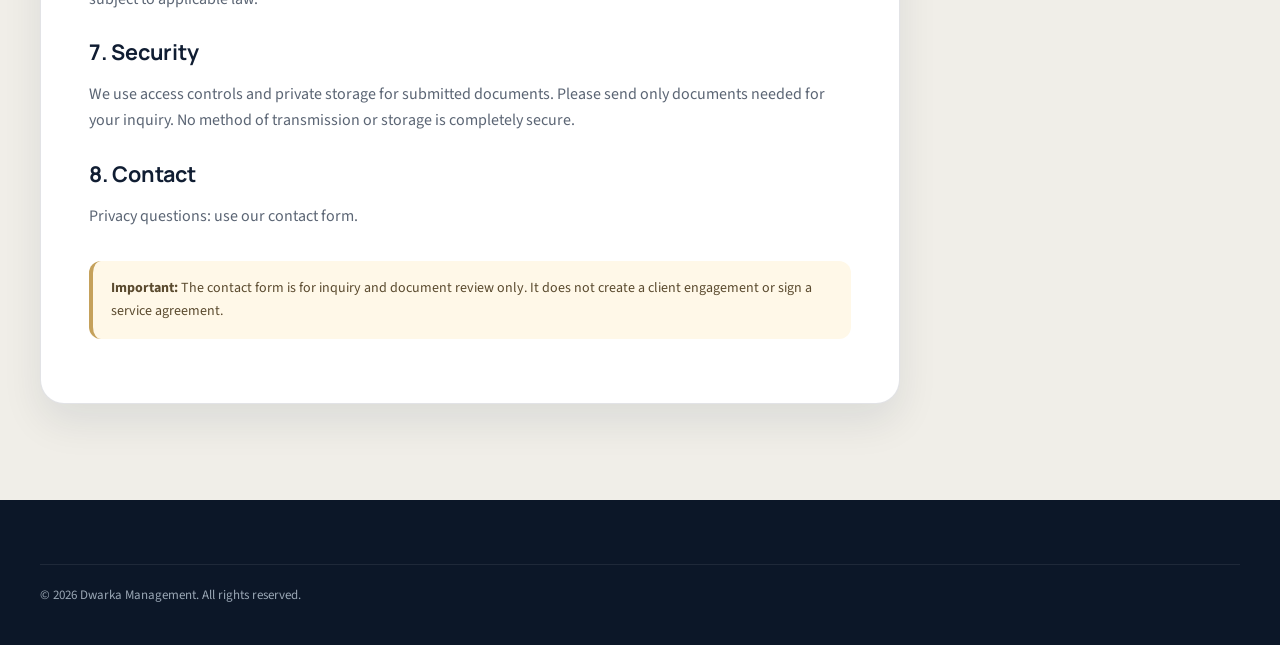
==== commit 915d5415: "Improve Dwarka site and enquiry form" ====
--- a/public/privacy.html
+++ b/public/privacy.html
@@ -7,12 +7,12 @@
   <title>Privacy Policy | Dwarka Management</title>
   <meta property="og:title" content="Privacy Policy | Dwarka Management">
   <meta property="og:description" content="How Dwarka Management collects and uses personal information.">
-  <meta property="og:image" content="https://dwarka.web.app/assets/logo.png">
+  <meta property="og:image" content="https://dwarka.web.app/assets/dwarka-brand-card.jpg">
   <link rel="icon" type="image/png" href="assets/favicon.png">
   <link rel="preconnect" href="https://fonts.googleapis.com">
   <link rel="preconnect" href="https://fonts.gstatic.com" crossorigin>
-  <link href="https://fonts.googleapis.com/css2?family=Libre+Baskerville:wght@400;700&family=Source+Sans+3:wght@400;500;600;700&display=swap" rel="stylesheet">
-  <link rel="stylesheet" href="style.css">
+  <link href="https://fonts.googleapis.com/css2?family=Manrope:wght@400;500;600;700;800&family=Source+Sans+3:wght@400;500;600;700&display=swap" rel="stylesheet">
+  <link rel="stylesheet" href="style.css?v=dwarka-brand">
 </head>
 <body>
 
@@ -38,14 +38,14 @@
   <header class="site-header">
     <div class="container header-inner">
       <a class="brand" href="/" aria-label="Dwarka Management home">
-        <img src="assets/logo.png" alt="Dwarka Management logo" width="256" height="256">
-        <span class="brand-name">Dwarka Management</span>
+        <img src="assets/dwarka-mark.png" alt="" width="80" height="80">
+        <span class="brand-wordmark" aria-hidden="true"><strong>DWARKA</strong><small>MANAGEMENT</small></span>
       </a>
       <nav class="nav-links" id="navLinks">
         <a href="/#pricing">Plans</a>
         <a href="/#contact">Contact</a>
-        <a href="/terms">Terms</a>
-        <a href="/risk-disclosure">Risk Disclosure</a>
+        <a href="/terms.html">Terms</a>
+        <a href="/risk-disclosure.html">Risk Disclosure</a>
       </nav>
     </div>
   </header>
@@ -64,35 +64,38 @@
         <ul>
           <li>Name, email address, phone number, and company name</li>
           <li>Plan of interest and message contents</li>
+          <li>Legal documents and the front and back of an identity document, if you choose to upload them</li>
+          <li>Your typed or drawn approval signature and the wording and time of that approval</li>
           <li>Technical data such as browser type or approximate access logs collected by our hosting provider</li>
         </ul>
 
         <h2>2. How we use information</h2>
         <ul>
           <li>To respond to inquiries and schedule discovery conversations</li>
+          <li>To review documents you choose to provide in connection with your inquiry</li>
           <li>To administer engagements and related service communications</li>
           <li>To improve website reliability and security</li>
         </ul>
 
         <h2>3. Legal basis / consent</h2>
-        <p>By submitting the contact form and accepting the consent checkbox, you agree to be contacted by Dwarka Management regarding your inquiry.</p>
+        <p>By submitting the contact form and accepting the contact checkbox, you agree to be contacted about your inquiry. If you attach documents, a separate checkbox records your authority to provide them and consent to their storage and review for that inquiry. The signature in the form records approval of the submitted inquiry information; it does not enter into a service or investment agreement.</p>
 
         <h2>4. Sharing</h2>
-        <p>We do not sell personal information. We may share data with service providers that help us operate hosting, email, or form processing, and when required by law.</p>
+        <p>We do not sell personal information. Contact details, approval records, and uploaded files are stored in Supabase. When you submit an enquiry, the form details and any uploaded legal documents, ID images, and drawn signature are also sent as an email with attachments to Dwarka Management at shivapandey232000@gmail.com, using our email delivery provider. Typed approval is included in the email text. The files remain in a private storage bucket and are not given public links. Access to stored files is restricted to authorized Dwarka Management personnel. Email providers and the recipient's email service may retain a copy under their own policies. We may also disclose information when required by law.</p>
 
         <h2>5. Retention</h2>
-        <p>[Placeholder — state retention periods for inquiry and client records as advised by counsel.]</p>
+        <p>We retain inquiry information, uploaded documents, and approval records only as long as needed to respond to and manage the inquiry, meet applicable legal or regulatory recordkeeping duties, resolve disputes, and protect our rights. The applicable period can depend on the nature of the inquiry and regulatory requirements.</p>
 
         <h2>6. Your rights</h2>
         <p>You may request access, correction, or deletion of personal information we hold about you via our <a href="/#contact">contact form</a>, subject to applicable law.</p>
 
         <h2>7. Security</h2>
-        <p>We take reasonable administrative and technical measures to protect information. No method of transmission or storage is completely secure.</p>
+        <p>We use access controls and private storage for submitted documents. Please send only documents needed for your inquiry. No method of transmission or storage is completely secure.</p>
 
         <h2>8. Contact</h2>
         <p>Privacy questions: use our <a href="/#contact">contact form</a>.</p>
 
-        <p class="legal-note"><strong>Important:</strong> This page is a scaffold for compliance review. Replace placeholder sections with language approved by a qualified lawyer or compliance professional before public launch.</p>
+        <p class="legal-note"><strong>Important:</strong> The contact form is for inquiry and document review only. It does not create a client engagement or sign a service agreement.</p>
       </article>
     </div>
   </main>
--- a/public/style.css
+++ b/public/style.css
@@ -1,23 +1,23 @@
 :root {
-  --bg: #ffffff;
-  --bg-soft: #f3f5f8;
-  --bg-mute: #e8ecf1;
-  --text: #0a1628;
-  --muted: #5a6a7c;
-  --navy: #051c33;
-  --accent: #c9a227;
-  --accent-2: #d4af37;
-  --accent-dark: #9a7b1a;
-  --gold: #c9a227;
-  --gold-soft: #f7f1df;
-  --line: rgba(5, 28, 51, 0.1);
-  --shadow: 0 18px 40px rgba(5, 28, 51, 0.1);
+  --bg: #fbfaf7;
+  --bg-soft: #f0eee8;
+  --bg-mute: #e6e1d6;
+  --text: #101d32;
+  --muted: #5b6574;
+  --navy: #101d32;
+  --accent: #c5a15b;
+  --accent-2: #d2b173;
+  --accent-dark: #967440;
+  --gold: #c5a15b;
+  --gold-soft: #f2ead8;
+  --line: rgba(16, 29, 50, 0.12);
+  --shadow: 0 18px 40px rgba(16, 29, 50, 0.09);
   --radius: 20px;
   --container: 1200px;
   --font: "Source Sans 3", sans-serif;
-  --display: "Libre Baskerville", Georgia, serif;
+  --display: "Manrope", sans-serif;
   --num: "Source Sans 3", sans-serif;
-  --brand-name: #051c33;
+  --brand-name: #101d32;
   --brand-name-on-dark: #ffffff;
   --ticker-height: 38px;
 }
@@ -102,10 +102,10 @@
   align-items: center;
   height: var(--ticker-height);
   overflow: hidden;
-  background: #b91c1c;
+  background: #101d32;
   color: #fff;
-  border-bottom: 2px solid #7f1d1d;
-  box-shadow: 0 2px 12px rgba(127, 29, 29, 0.35);
+  border-bottom: 2px solid #c5a15b;
+  box-shadow: 0 2px 12px rgba(16, 29, 50, 0.18);
 }
 .disclosure-ticker-track {
   display: flex;
@@ -125,7 +125,7 @@
   line-height: 1.4;
 }
 .disclosure-ticker-text strong {
-  color: #fecaca;
+  color: #e3c483;
   font-weight: 800;
   text-transform: uppercase;
   letter-spacing: 0.06em;
@@ -157,7 +157,7 @@
   position: sticky;
   top: var(--ticker-height);
   z-index: 40;
-  background: rgba(255,255,255,.94);
+  background: rgba(251,250,247,.96);
   backdrop-filter: blur(12px);
   border-bottom: 1px solid var(--line);
 }
@@ -171,16 +171,30 @@
 .brand {
   display: flex;
   align-items: center;
-  gap: 10px;
+  gap: 12px;
   flex-shrink: 0;
 }
 .brand img {
-  height: 76px;
+  height: 58px;
   width: auto;
   max-width: none;
   flex-shrink: 0;
   display: block;
   object-fit: contain;
+}
+.brand-wordmark {
+  display: grid;
+  gap: 2px;
+  color: var(--navy);
+  line-height: 1;
+}
+.brand-wordmark strong {
+  font: 800 20px/1 "Manrope", sans-serif;
+  letter-spacing: .16em;
+}
+.brand-wordmark small {
+  font: 600 10px/1.3 "Manrope", sans-serif;
+  letter-spacing: .38em;
 }
 .brand-name {
   position: absolute;
@@ -195,14 +209,11 @@
 }
 .brand-footer { margin-bottom: 18px; }
 .brand-footer img {
-  height: 96px;
+  height: 64px;
   width: auto;
   max-width: none;
-  background: #fff;
-  border-radius: 14px;
-  padding: 10px 14px;
-  box-shadow: 0 8px 24px rgba(5, 28, 51, 0.18);
-}
+}
+.brand-footer .brand-wordmark { color: #f0eee8; }
 .nav-links { display: flex; align-items: center; gap: 22px; flex-wrap: wrap; justify-content: flex-end; }
 .nav-links a { font-size: 15px; font-weight: 500; color: #334155; }
 .nav-links a:hover { color: var(--accent-dark); }
@@ -217,7 +228,6 @@
   justify-content: space-between;
   cursor: pointer;
 }
-.menu-toggle span { display: block; height: 2px; background: var(--navy); }
 
 /* Hero */
 .hero {
@@ -225,8 +235,8 @@
   overflow: hidden;
   padding: 70px 0 40px;
   background:
-    radial-gradient(circle at 88% 12%, rgba(201,162,39,.16), transparent 28%),
-    linear-gradient(180deg, #ffffff 0%, #f4f6f9 100%);
+    radial-gradient(circle at 88% 12%, rgba(197,161,91,.18), transparent 28%),
+    linear-gradient(180deg, #fbfaf7 0%, #f0eee8 100%);
 }
 .float-shape { position: absolute; pointer-events: none; opacity: .85; }
 .shape-a { width: 54px; top: 90px; left: 6%; animation: floatY 4.5s ease-in-out infinite; }
@@ -279,8 +289,8 @@
   border: 1px solid var(--line);
   animation: floatY 5s ease-in-out infinite;
 }
-.floating-card img { width: 56px; height: 56px; object-fit: contain; }
-.floating-card strong { display: block; font-size: 14px; color: var(--navy); font-family: var(--display); }
+.floating-card img { width: 44px; height: 44px; object-fit: contain; }
+.floating-card strong { display: block; font-size: 14px; color: var(--navy); font-family: var(--display); letter-spacing: .08em; }
 .floating-card span { font-size: 12px; color: var(--muted); }
 .orbit-shape {
   position: absolute;
@@ -325,7 +335,7 @@
 /* Who we are */
 .who-we-are {
   background:
-    linear-gradient(180deg, #f4f6f9 0%, #ffffff 100%);
+    linear-gradient(180deg, #f0eee8 0%, #fbfaf7 100%);
 }
 .who-grid {
   display: grid;
@@ -694,8 +704,8 @@
 .cta-banner {
   padding: 80px 0;
   background:
-    radial-gradient(circle at 20% 30%, rgba(201,162,39,.25), transparent 35%),
-    linear-gradient(120deg, #051c33, #0a2a4a);
+    radial-gradient(circle at 20% 30%, rgba(197,161,91,.23), transparent 35%),
+    linear-gradient(120deg, #101d32, #1a2d49);
 }
 .cta-inner {
   display: flex;
@@ -917,7 +927,7 @@
 
 /* Footer */
 .site-footer {
-  background: #07131f;
+  background: #0c1728;
   padding: 64px 0 28px;
   color: #b7c2ce;
 }
@@ -1013,22 +1023,8 @@
 }
 
 @media (max-width: 800px) {
-  .menu-toggle { display: flex; }
-  .nav-links {
-    display: none;
-    position: absolute;
-    inset: 88px 0 auto 0;
-    background: #fff;
-    border-bottom: 1px solid var(--line);
-    flex-direction: column;
-    align-items: stretch;
-    gap: 14px;
-    padding: 18px 20px 24px;
-  }
   .disclosure-ticker-text { font-size: 12px; }
   .disclosure-ticker-track { animation-duration: 55s; }
-  .nav-links.open { display: flex; }
-  .nav-links .btn { width: fit-content; }
   .hero-grid,
   .why-grid,
   .platform-grid,
@@ -1048,8 +1044,10 @@
     grid-template-columns: 1fr;
   }
   .section { padding: 72px 0; }
-  .brand img { height: 52px; }
-  .brand-footer img { height: 56px; }
+  .brand img { height: 48px; }
+  .brand-footer img { height: 52px; }
+  .brand-wordmark strong { font-size: 16px; }
+  .brand-wordmark small { font-size: 8px; }
   .stat-number { font-size: clamp(56px, 18vw, 84px); }
   .hero-frame > img:first-child { height: 420px; }
   .floating-card { left: 12px; }
@@ -1103,8 +1101,6 @@
 img, svg, video { max-width: 100%; height: auto; }
 button, a, input, select, textarea { -webkit-tap-highlight-color: transparent; }
 button, .btn, .nav-links a { min-height: 44px; }
-
-.menu-toggle { display: none; }
 
 @media (max-width: 900px) {
   .container { width: min(100% - 36px, 720px); }
@@ -1126,11 +1122,6 @@
   .site-header { position: sticky; top: 0; z-index: 1000; }
   .header-inner { min-height: 68px; }
   .brand img { height: 48px; width: auto; }
-  .menu-toggle { display: inline-flex; flex-direction: column; justify-content: center; gap: 5px; width: 44px; height: 44px; padding: 10px; border: 1px solid var(--line, #ddd); border-radius: 10px; background: transparent; cursor: pointer; }
-  .menu-toggle span { display: block; width: 100%; height: 2px; background: currentColor; border-radius: 2px; }
-  .nav-links { position: absolute; top: 100%; left: 14px; right: 14px; display: none; flex-direction: column; align-items: stretch; gap: 4px; padding: 14px; border: 1px solid var(--line, #ddd); border-radius: 16px; background: var(--surface, #fff); box-shadow: 0 18px 50px rgba(0,0,0,.12); }
-  .nav-links.is-open { display: flex; }
-  .nav-links a { display: flex; align-items: center; justify-content: center; width: 100%; padding: 12px; border-radius: 10px; }
   .hero { padding: 46px 0 32px; text-align: center; }
   .hero h1 { font-size: clamp(34px, 11vw, 52px); }
   .hero p { font-size: 16px; }
@@ -1144,13 +1135,6 @@
   .section { padding: 58px 0; }
   .section-head h2, .who-we-are h2 { font-size: clamp(30px, 8vw, 42px); }
   .card, .service-card, .pricing-card, .feature-panel { padding: 22px; }
-  .contact-modal { padding: 12px; }
-  .contact-modal-content { width: 100%; max-height: calc(100dvh - 24px); overflow-y: auto; border-radius: 18px; }
-  .contact-modal-header, .contact-modal-body { padding: 22px; }
-  .contact-form { gap: 14px; }
-  .contact-form input, .contact-form select, .contact-form textarea { width: 100%; min-height: 48px; font-size: 16px; }
-  .contact-form textarea { min-height: 120px; }
-  .contact-form .btn, .contact-form button[type="submit"] { width: 100%; }
   .footer-bottom { gap: 14px; text-align: center; }
   .risk { font-size: 11px; line-height: 1.6; }
 }
@@ -1304,79 +1288,438 @@
   .investor-alert-body { font-size: 14px; line-height: 1.7; }
 }
 
-/* Mobile navigation interaction fix */
-@media (max-width: 800px) {
-  .site-header { position: sticky; z-index: 1000; }
-  .header-inner { position: relative; }
-  .menu-toggle { position: relative; z-index: 1002; pointer-events: auto; }
-  .nav-links {
-    z-index: 1001;
-    pointer-events: auto;
-    max-height: calc(100dvh - 150px);
-    overflow-y: auto;
-    -webkit-overflow-scrolling: touch;
-  }
-  .nav-links.is-open { display: flex !important; }
-  body.nav-open { overflow: hidden; }
-}
-
-
-/* Final mobile navigation override */
+/* Mobile navigation and contact form */
 @media (max-width: 800px) {
   .site-header {
     position: sticky;
-    top: 0;
+    top: var(--ticker-height);
     z-index: 2000;
   }
 
-  .header-inner {
-    position: relative;
-  }
+  .header-inner { position: relative; }
 
   .menu-toggle {
-    display: inline-flex !important;
+    display: inline-flex;
+    flex: 0 0 48px;
+    width: 48px;
+    height: 48px;
+    align-items: center;
+    justify-content: center;
+    padding: 0;
+    border: 1px solid rgba(16, 29, 50, .18);
+    border-radius: 12px;
+    background: #fff;
+    color: var(--navy);
+    box-shadow: 0 3px 10px rgba(16, 29, 50, .07);
+    cursor: pointer;
     position: relative;
     z-index: 2003;
-    flex: 0 0 44px;
-    align-items: center;
-    justify-content: center;
-    pointer-events: auto !important;
   }
 
+  .menu-icon { display: block; width: 24px; height: 24px; }
+  .menu-icon path {
+    fill: none;
+    stroke: currentColor;
+    stroke-width: 2;
+    stroke-linecap: round;
+    transform-box: fill-box;
+    transform-origin: center;
+    transition: transform .18s ease, opacity .15s ease;
+  }
+  .menu-toggle[aria-expanded="true"] .menu-icon-top { transform: translateY(5px) rotate(45deg); }
+  .menu-toggle[aria-expanded="true"] .menu-icon-middle { opacity: 0; }
+  .menu-toggle[aria-expanded="true"] .menu-icon-bottom { transform: translateY(-5px) rotate(-45deg); }
+  .menu-toggle:focus-visible { outline: 3px solid rgba(197, 161, 91, .5); outline-offset: 2px; }
+
   .nav-links {
-    display: none !important;
-    position: absolute !important;
-    top: 100% !important;
-    left: 0 !important;
-    right: 0 !important;
-    z-index: 2002 !important;
-    flex-direction: column !important;
-    align-items: stretch !important;
-    gap: 4px !important;
-    padding: 14px !important;
-    max-height: calc(100dvh - 80px);
+    display: none;
+    position: absolute;
+    top: 100%;
+    left: 0;
+    right: 0;
+    z-index: 2002;
+    flex-direction: column;
+    align-items: stretch;
+    gap: 4px;
+    max-height: calc(100dvh - var(--ticker-height) - 76px);
     overflow-y: auto;
-    background: #fff !important;
-    border: 1px solid var(--line) !important;
-    border-radius: 0 0 16px 16px;
-    box-shadow: 0 18px 50px rgba(0,0,0,.16);
-    pointer-events: auto !important;
+    padding: 12px;
+    border: 1px solid var(--line);
+    border-radius: 0 0 14px 14px;
+    background: #fff;
+    box-shadow: 0 18px 40px rgba(16, 29, 50, .16);
   }
-
-  .nav-links.is-open {
-    display: flex !important;
-  }
-
+  .nav-links.is-open { display: flex; }
   .nav-links a {
     display: flex;
+    min-height: 48px;
     align-items: center;
-    justify-content: center;
-    width: 100%;
-    min-height: 48px;
-    padding: 12px;
+    justify-content: flex-start;
+    padding: 10px 14px;
+    border-radius: 8px;
+    color: #24334a;
+    font-size: 15px;
   }
-
-  body.nav-open {
-    overflow: hidden;
+  .nav-links a:hover { background: #f5f3ee; }
+  .nav-links .btn { justify-content: center; margin-top: 4px; }
+  body.nav-open { overflow: hidden; }
+}
+
+.contact-modal[hidden] { display: none !important; }
+.contact-modal {
+  position: fixed;
+  inset: 0;
+  z-index: 3000;
+  display: grid;
+  place-items: center;
+  padding: 16px;
+  overscroll-behavior: contain;
+}
+.contact-modal-backdrop {
+  position: absolute;
+  inset: 0;
+  background: rgba(8, 18, 33, .72);
+  backdrop-filter: blur(6px);
+}
+.contact-modal-dialog {
+  position: relative;
+  z-index: 1;
+  display: grid;
+  grid-template-columns: minmax(0, 1fr);
+  grid-template-rows: minmax(0, 1fr);
+  width: min(100%, 780px);
+  height: min(92dvh, 900px);
+  overflow: hidden;
+  border: 1px solid rgba(16, 29, 50, .1);
+  border-radius: 16px;
+  background: #fff;
+  box-shadow: 0 28px 80px rgba(5, 16, 31, .3);
+  animation: contactModalIn .2s ease-out both;
+}
+@keyframes contactModalIn {
+  from { opacity: 0; transform: translateY(8px); }
+  to { opacity: 1; transform: translateY(0); }
+}
+.contact-modal-content {
+  min-height: 0;
+  overflow-x: hidden;
+  overflow-y: auto;
+  overscroll-behavior: contain;
+  -webkit-overflow-scrolling: touch;
+  scrollbar-width: none;
+  padding: 32px 36px 30px;
+}
+.contact-modal-content::-webkit-scrollbar { display: none; }
+.contact-modal-header { margin: 0 0 24px; padding-right: 44px; }
+.contact-modal-header .modal-kicker {
+  margin: 0 0 8px;
+  color: #967440;
+  font-size: 11px;
+  font-weight: 750;
+  letter-spacing: .13em;
+}
+.contact-modal-header h2 {
+  margin: 0 0 7px;
+  color: var(--navy);
+  font-size: clamp(25px, 3vw, 32px);
+  line-height: 1.18;
+  letter-spacing: -.025em;
+}
+.contact-modal-header .modal-intro { margin: 0; color: #5e6877; font-size: 15px; line-height: 1.5; }
+.contact-modal-close {
+  position: absolute;
+  z-index: 2;
+  top: 18px;
+  right: 18px;
+  display: grid;
+  width: 40px;
+  height: 40px;
+  min-height: 40px;
+  place-items: center;
+  padding: 0;
+  border: 1px solid #dce0e5;
+  border-radius: 50%;
+  background: #fff;
+  color: #344258;
+  font-size: 24px;
+  line-height: 1;
+  cursor: pointer;
+}
+.contact-modal-close:hover { background: #f4f5f6; }
+.contact-modal-close:focus-visible { outline: 3px solid rgba(197, 161, 91, .5); outline-offset: 2px; }
+body.modal-open { overflow: hidden; }
+
+.contact-form { display: grid; gap: 20px; padding: 0; border: 0; background: transparent; }
+.contact-fields-grid { display: grid; grid-template-columns: repeat(2, minmax(0, 1fr)); gap: 16px 18px; }
+.contact-fields-grid > label,
+.contact-form .signature-heading > label,
+.contact-form .typed-signature-label {
+  display: grid;
+  min-width: 0;
+  gap: 7px;
+  margin: 0;
+  color: #2b394e;
+  font-size: 14px;
+  font-weight: 650;
+  letter-spacing: 0;
+  line-height: 1.35;
+  text-transform: none;
+}
+.field-label-line { display: flex; min-height: 19px; align-items: center; gap: 8px; }
+.field-meta { color: #727d8c; font-size: 12px; font-weight: 500; letter-spacing: 0; }
+.contact-form input:not([type="checkbox"]):not([type="file"]),
+.contact-form textarea {
+  display: block;
+  width: 100%;
+  min-width: 0;
+  min-height: 48px;
+  margin: 0;
+  padding: 11px 13px;
+  border: 1px solid #d4d9e0;
+  border-radius: 7px;
+  background: #fff;
+  color: var(--navy);
+  font: 400 16px/1.4 var(--font);
+  letter-spacing: normal;
+  text-transform: none;
+}
+.contact-form textarea { min-height: 104px; resize: vertical; }
+.contact-form input::placeholder,
+.contact-form textarea::placeholder { color: #7c8592; opacity: 1; }
+.contact-form input:focus,
+.contact-form textarea:focus { border-color: #aa8b4e; outline: 3px solid rgba(197, 161, 91, .18); }
+.contact-form .field-full { grid-column: 1 / -1; }
+
+.upload-fields {
+  min-width: 0;
+  margin: 0;
+  padding: 0 16px 16px;
+  border: 1px solid #dfe3e7;
+  border-radius: 10px;
+  background: #f8f9f9;
+}
+.upload-fields > summary {
+  display: flex;
+  min-height: 56px;
+  align-items: center;
+  gap: 10px;
+  padding: 0;
+  color: #28374d;
+  font-size: 14px;
+  font-weight: 700;
+  cursor: pointer;
+  list-style: none;
+}
+.upload-fields > summary::-webkit-details-marker { display: none; }
+.upload-fields > summary::after {
+  content: "";
+  width: 8px;
+  height: 8px;
+  flex: 0 0 8px;
+  margin-left: auto;
+  border-right: 1.7px solid #425067;
+  border-bottom: 1.7px solid #425067;
+  transform: translateY(-2px) rotate(45deg);
+  transition: transform .16s ease;
+}
+.upload-fields[open] > summary::after { transform: translateY(2px) rotate(225deg); }
+.upload-disclosure { margin: 0 0 12px; color: #667283; font-size: 13px; line-height: 1.45; }
+.contact-form .upload-field {
+  position: relative;
+  display: grid;
+  min-width: 0;
+  min-height: 88px;
+  grid-template-columns: minmax(0, 1fr) auto;
+  align-content: center;
+  align-items: center;
+  gap: 5px 12px;
+  margin: 0;
+  padding: 12px 14px;
+  border: 1px solid #d8dde3;
+  border-radius: 8px;
+  background: #fff;
+  color: #2b394e;
+  font-size: 14px;
+  font-weight: 600;
+  letter-spacing: 0;
+  line-height: 1.4;
+  text-transform: none;
+  cursor: pointer;
+  transition: border-color .15s ease, background-color .15s ease;
+}
+.contact-form .upload-field:hover { border-color: #b3975d; background: #fffefa; }
+.contact-form .upload-field:focus-within { outline: 3px solid rgba(197, 161, 91, .2); outline-offset: 2px; }
+.contact-form .upload-title { color: #2b394e; font-size: 14px; font-weight: 700; }
+.contact-form .upload-field small { grid-column: 1; margin: 0; color: #667283; font-size: 12px; font-weight: 450; }
+.contact-form .upload-field input[type="file"] {
+  position: absolute;
+  width: 1px;
+  height: 1px;
+  padding: 0;
+  overflow: hidden;
+  clip: rect(0, 0, 0, 0);
+  clip-path: inset(50%);
+  white-space: nowrap;
+  border: 0;
+  opacity: 0;
+}
+.file-picker-ui {
+  display: inline-flex;
+  min-height: 38px;
+  grid-column: 2;
+  grid-row: 1 / span 2;
+  align-items: center;
+  justify-content: center;
+  padding: 0 12px;
+  border: 1px solid #d4d9e0;
+  border-radius: 6px;
+  background: #fff;
+  color: #344258;
+  font-size: 13px;
+  font-weight: 600;
+  white-space: nowrap;
+}
+.file-list { grid-column: 1 / -1; max-width: 100%; color: #667283; font-size: 12px; font-weight: 450; line-height: 1.35; overflow-wrap: anywhere; }
+.id-upload-grid { display: grid; grid-template-columns: repeat(2, minmax(0, 1fr)); gap: 12px; margin-top: 12px; }
+.contact-form .document-consent-label[hidden] { display: none !important; }
+.contact-form .document-consent-label {
+  display: grid;
+  grid-template-columns: 18px minmax(0, 1fr);
+  align-items: start;
+  gap: 10px;
+  margin: -8px 0 0;
+  color: #465367;
+  font-size: 13px;
+  font-weight: 450;
+  line-height: 1.5;
+  text-transform: none;
+}
+.contact-form .document-consent-label input,
+.contact-form .consent-label input {
+  width: 17px;
+  height: 17px;
+  min-height: 17px;
+  margin: 2px 0 0;
+  padding: 0;
+  accent-color: #a9894c;
+}
+
+.approval-row {
+  display: grid;
+  grid-template-columns: repeat(2, minmax(0, 1fr));
+  gap: 24px;
+  align-items: start;
+  margin: 0;
+  padding: 18px;
+  border: 1px solid #dfe3e7;
+  border-radius: 10px;
+  background: #fbfbfa;
+}
+.approval-copy { display: grid; gap: 10px; min-width: 0; }
+.approval-copy h3 { margin: 0; color: #2b394e; font-size: 16px; line-height: 1.3; }
+.approval-copy > p { margin: 0; color: #5e6877; font-size: 14px; line-height: 1.55; }
+.contact-form .consent-label {
+  display: grid;
+  grid-template-columns: 18px minmax(0, 1fr);
+  align-items: start;
+  gap: 10px;
+  margin: 0;
+  color: #39475a;
+  font-size: 13px;
+  font-weight: 450;
+  letter-spacing: 0;
+  line-height: 1.5;
+  text-transform: none;
+}
+.contact-form .consent-label > span { display: block; margin: 0; }
+.contact-form .consent-label a { color: #26354a; text-decoration: underline; text-underline-offset: 2px; white-space: nowrap; }
+.signature-field { display: grid; min-width: 0; gap: 10px; }
+.signature-heading { display: flex; align-items: center; justify-content: space-between; gap: 12px; }
+.contact-form .signature-heading > label { display: flex; align-items: center; gap: 8px; }
+.contact-form .signature-heading .field-meta { font-size: 12px; font-weight: 500; }
+.contact-form .signature-clear {
+  min-height: 36px;
+  padding: 0 12px;
+  border: 1px solid #d4d9e0;
+  border-radius: 6px;
+  background: #fff;
+  color: #344258;
+  font-size: 13px;
+  cursor: pointer;
+}
+.contact-form .signature-clear:hover { background: #f4f5f6; }
+.signature-pad-wrap { position: relative; height: 76px; overflow: hidden; border: 1px solid #d4d9e0; border-radius: 7px; background: #fff; }
+.signature-pad-wrap canvas { display: block; width: 100%; height: 100%; touch-action: none; cursor: crosshair; }
+.signature-placeholder { position: absolute; inset: 0; display: grid; place-items: center; color: #788393; font-size: 13px; pointer-events: none; }
+.signature-placeholder[hidden] { display: none; }
+.contact-form .typed-signature-label { font-size: 13px; color: #465367; }
+.contact-form .typed-signature-label input { min-height: 46px; }
+.form-actions { display: flex; justify-content: flex-end; }
+.contact-form .btn {
+  display: inline-flex;
+  min-width: 190px;
+  min-height: 48px;
+  align-items: center;
+  justify-content: space-between;
+  padding: 12px 16px;
+  border-radius: 7px;
+  font-size: 15px;
+}
+.contact-form .btn:focus-visible { outline: 3px solid rgba(197, 161, 91, .55); outline-offset: 2px; }
+.form-status { margin: 0; padding: 12px 14px; border-radius: 7px; font-size: 14px; line-height: 1.5; }
+.form-status.error { color: #842525; }
+.form-status.success { color: #22543d; }
+
+@media (max-width: 760px) {
+  .contact-modal { padding: 0; }
+  .contact-modal-dialog { width: 100%; height: 100dvh; max-height: 100dvh; border: 0; border-radius: 0; }
+  .contact-modal-content {
+    padding: max(22px, env(safe-area-inset-top)) max(20px, env(safe-area-inset-right)) max(22px, env(safe-area-inset-bottom)) max(20px, env(safe-area-inset-left));
+    -ms-overflow-style: none;
   }
-}
+  .contact-modal-header { margin-bottom: 20px; }
+  .contact-fields-grid { gap: 14px 14px; }
+  .contact-form { gap: 16px; }
+  .approval-row { grid-template-columns: minmax(0, 1fr); gap: 18px; padding: 16px; }
+  .id-upload-grid { grid-template-columns: minmax(0, 1fr); }
+}
+@media (max-width: 520px) {
+  .contact-modal-content {
+    padding: max(20px, env(safe-area-inset-top)) max(18px, env(safe-area-inset-right)) max(20px, env(safe-area-inset-bottom)) max(18px, env(safe-area-inset-left));
+  }
+  .contact-modal-header { margin-bottom: 18px; }
+  .contact-modal-header .modal-kicker { font-size: 10px; }
+  .contact-modal-header h2 { font-size: 25px; }
+  .contact-modal-header .modal-intro { font-size: 14px; }
+  .contact-fields-grid { grid-template-columns: repeat(2, minmax(0, 1fr)); gap: 11px 12px; }
+  .contact-form .field-full { grid-column: 1 / -1; }
+  .contact-form { gap: 13px; }
+  .contact-fields-grid > label { gap: 5px; }
+  .contact-form textarea { min-height: 88px; }
+  .upload-fields { padding: 0 12px 12px; }
+  .upload-fields > summary { min-height: 52px; }
+  .contact-form .upload-field { min-height: 82px; padding: 11px 12px; }
+  .id-upload-grid { gap: 9px; margin-top: 9px; }
+  .approval-row { gap: 12px; padding: 12px; }
+  .approval-copy { gap: 7px; }
+  .signature-field { gap: 7px; }
+  .signature-pad-wrap { height: 64px; }
+  .contact-form .btn { width: 100%; min-width: 0; }
+  .form-actions { justify-content: stretch; }
+}
+@media (max-width: 380px) {
+  .contact-fields-grid { grid-template-columns: minmax(0, 1fr); gap: 11px; }
+  .contact-form .field-full { grid-column: auto; }
+}
+@media (max-height: 680px) {
+  .contact-modal-content { padding-top: 18px; padding-bottom: 18px; }
+  .contact-modal-header { margin-bottom: 14px; }
+  .contact-form { gap: 12px; }
+  .contact-fields-grid { gap: 10px 14px; }
+  .contact-form textarea { min-height: 82px; }
+  .signature-pad-wrap { height: 60px; }
+}
+@media (prefers-reduced-motion: reduce) {
+  .contact-modal-dialog { animation: none; }
+  .menu-icon path, .upload-fields > summary::after { transition: none; }
+}
